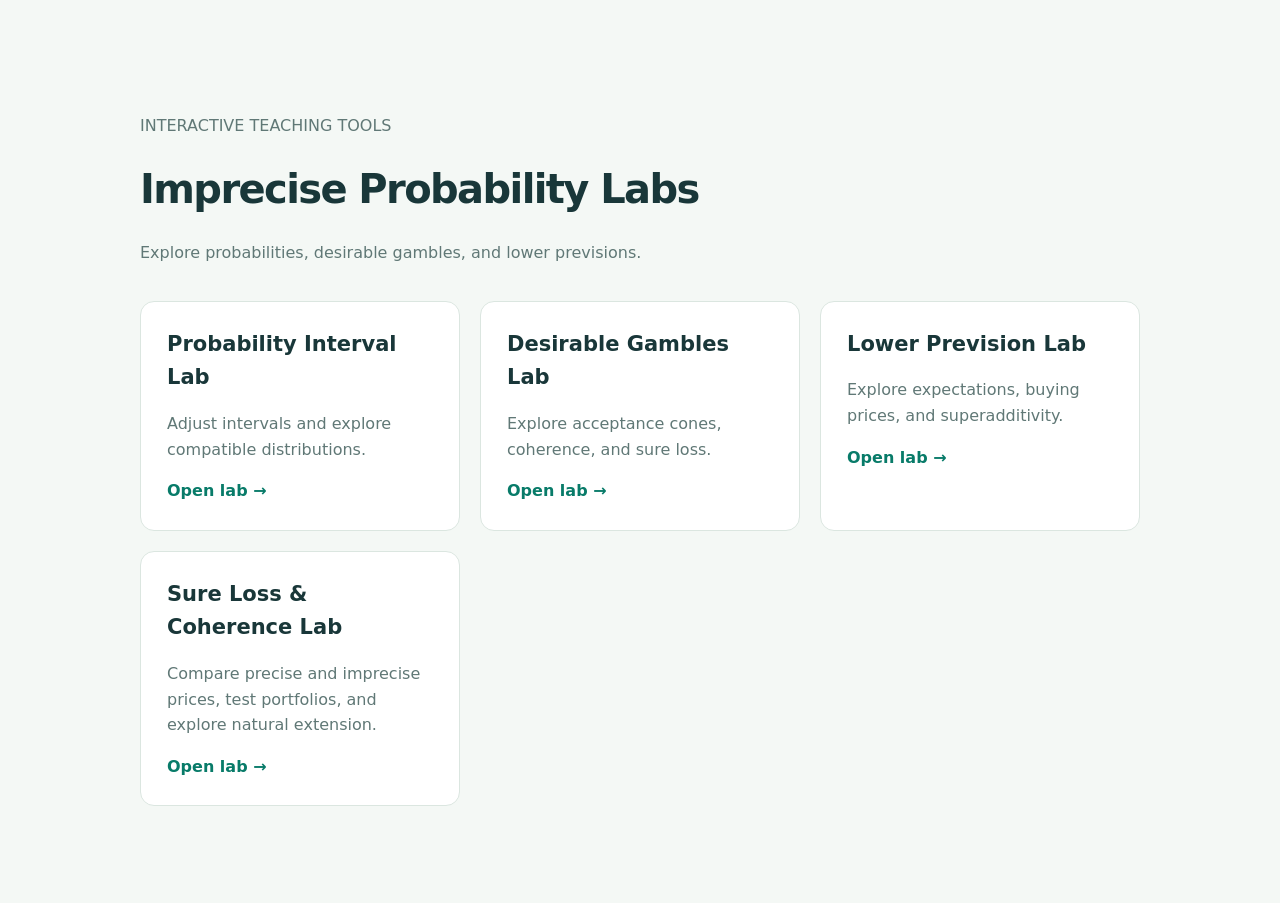
==== index.html @ b357cdc2 "Update index.html" ====
<!doctype html><html lang="en"><head><meta charset="utf-8"><meta name="viewport" content="width=device-width,initial-scale=1"><title>Imprecise Probability Labs</title><style>body{font:16px/1.6 system-ui,sans-serif;margin:0;background:#f4f8f5;color:#193739}main{max-width:1000px;margin:8vh auto;padding:25px}h1{font-size:40px;letter-spacing:-.04em;line-height:1.2}h2{font-size:21px;margin:0}p{color:#607876}.grid{display:grid;grid-template-columns:repeat(auto-fit,minmax(240px,1fr));gap:20px;margin-top:35px}a{display:block;background:white;border:1px solid #dbe6e0;border-radius:14px;padding:26px;text-decoration:none;color:inherit}a:hover{border-color:#087b69}span{color:#087b69;font-weight:600}</style></head><body><main><p>INTERACTIVE TEACHING TOOLS</p><h1>Imprecise Probability Labs</h1><p>Explore probabilities, desirable gambles, and lower previsions.</p><div class="grid"><a href="./probability-intervals/"><h2>Probability Interval Lab</h2><p>Adjust intervals and explore compatible distributions.</p><span>Open lab →</span></a><a href="./desirable-gambles/"><h2>Desirable Gambles Lab</h2><p>Explore acceptance cones, coherence, and sure loss.</p><span>Open lab →</span></a><a href="./lower-prevision/"><h2>Lower Prevision Lab</h2><p>Explore expectations, buying prices, and superadditivity.</p><span>Open lab →</span></a><a href="./sure-loss-coherence/"><h2>Sure Loss &amp; Coherence Lab</h2><p>Compare precise and imprecise prices, test portfolios, and explore natural extension.</p><span>Open lab →</span></a></div></main></body></html>
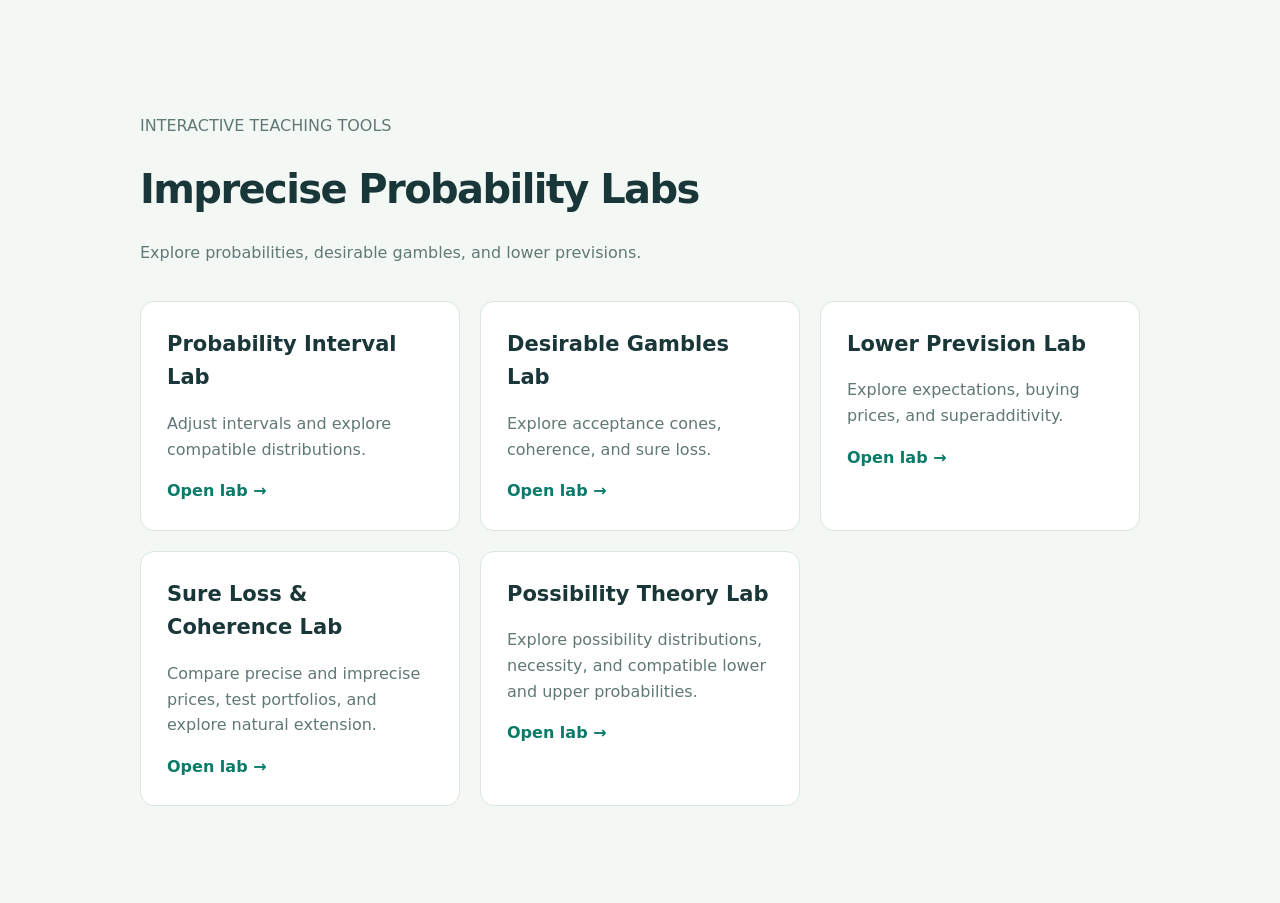
==== commit 5b85ee36: "Add Possibility Theory Lab to index.html Added a new lab section for Possibility Theory." ====
--- a/index.html
+++ b/index.html
@@ -1 +1 @@
-<!doctype html><html lang="en"><head><meta charset="utf-8"><meta name="viewport" content="width=device-width,initial-scale=1"><title>Imprecise Probability Labs</title><style>body{font:16px/1.6 system-ui,sans-serif;margin:0;background:#f4f8f5;color:#193739}main{max-width:1000px;margin:8vh auto;padding:25px}h1{font-size:40px;letter-spacing:-.04em;line-height:1.2}h2{font-size:21px;margin:0}p{color:#607876}.grid{display:grid;grid-template-columns:repeat(auto-fit,minmax(240px,1fr));gap:20px;margin-top:35px}a{display:block;background:white;border:1px solid #dbe6e0;border-radius:14px;padding:26px;text-decoration:none;color:inherit}a:hover{border-color:#087b69}span{color:#087b69;font-weight:600}</style></head><body><main><p>INTERACTIVE TEACHING TOOLS</p><h1>Imprecise Probability Labs</h1><p>Explore probabilities, desirable gambles, and lower previsions.</p><div class="grid"><a href="./probability-intervals/"><h2>Probability Interval Lab</h2><p>Adjust intervals and explore compatible distributions.</p><span>Open lab →</span></a><a href="./desirable-gambles/"><h2>Desirable Gambles Lab</h2><p>Explore acceptance cones, coherence, and sure loss.</p><span>Open lab →</span></a><a href="./lower-prevision/"><h2>Lower Prevision Lab</h2><p>Explore expectations, buying prices, and superadditivity.</p><span>Open lab →</span></a><a href="./sure-loss-coherence/"><h2>Sure Loss &amp; Coherence Lab</h2><p>Compare precise and imprecise prices, test portfolios, and explore natural extension.</p><span>Open lab →</span></a></div></main></body></html>
+<!doctype html><html lang="en"><head><meta charset="utf-8"><meta name="viewport" content="width=device-width,initial-scale=1"><title>Imprecise Probability Labs</title><style>body{font:16px/1.6 system-ui,sans-serif;margin:0;background:#f4f8f5;color:#193739}main{max-width:1000px;margin:8vh auto;padding:25px}h1{font-size:40px;letter-spacing:-.04em;line-height:1.2}h2{font-size:21px;margin:0}p{color:#607876}.grid{display:grid;grid-template-columns:repeat(auto-fit,minmax(240px,1fr));gap:20px;margin-top:35px}a{display:block;background:white;border:1px solid #dbe6e0;border-radius:14px;padding:26px;text-decoration:none;color:inherit}a:hover{border-color:#087b69}span{color:#087b69;font-weight:600}</style></head><body><main><p>INTERACTIVE TEACHING TOOLS</p><h1>Imprecise Probability Labs</h1><p>Explore probabilities, desirable gambles, and lower previsions.</p><div class="grid"><a href="./probability-intervals/"><h2>Probability Interval Lab</h2><p>Adjust intervals and explore compatible distributions.</p><span>Open lab →</span></a><a href="./desirable-gambles/"><h2>Desirable Gambles Lab</h2><p>Explore acceptance cones, coherence, and sure loss.</p><span>Open lab →</span></a><a href="./lower-prevision/"><h2>Lower Prevision Lab</h2><p>Explore expectations, buying prices, and superadditivity.</p><span>Open lab →</span></a><a href="./sure-loss-coherence/"><h2>Sure Loss &amp; Coherence Lab</h2><p>Compare precise and imprecise prices, test portfolios, and explore natural extension.</p><span>Open lab →</span></a><a href="./possibility-theory/"><h2>Possibility Theory Lab</h2><p>Explore possibility distributions, necessity, and compatible lower and upper probabilities.</p><span>Open lab →</span></a></div></main></body></html>
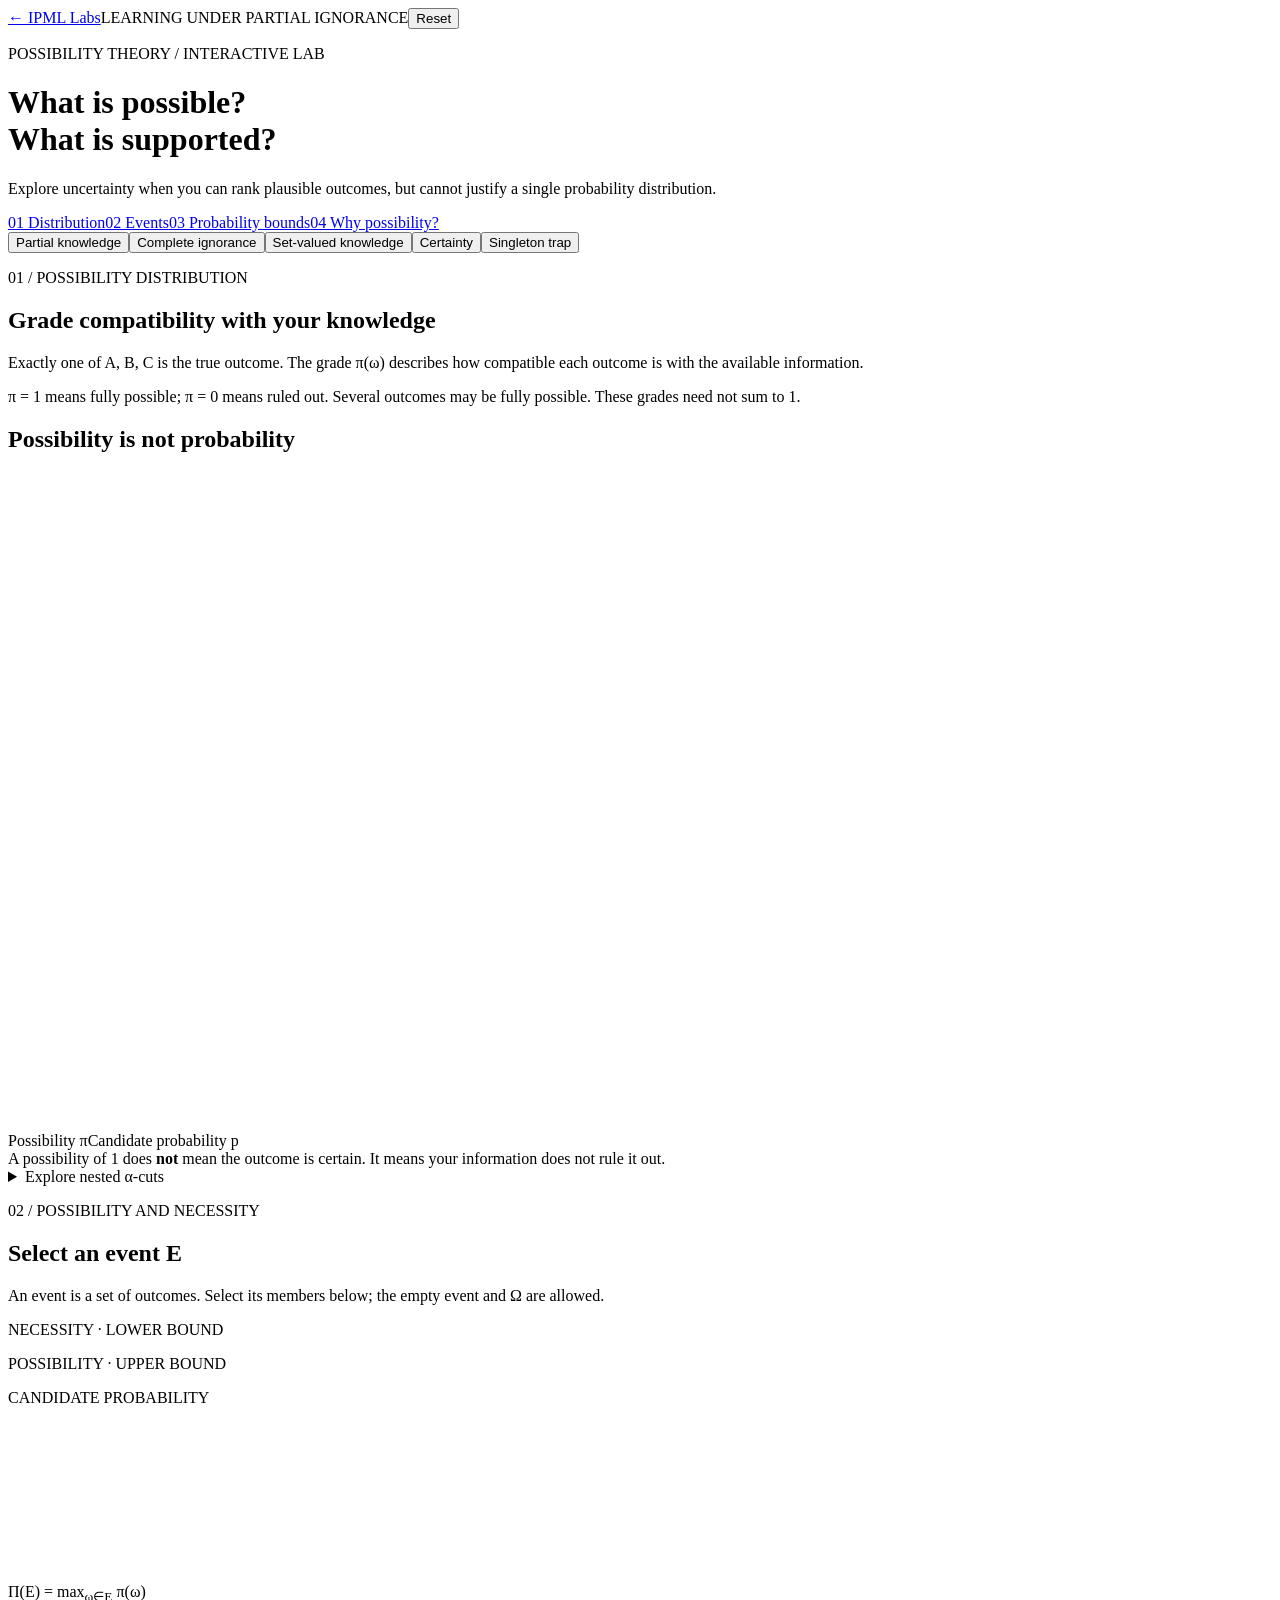
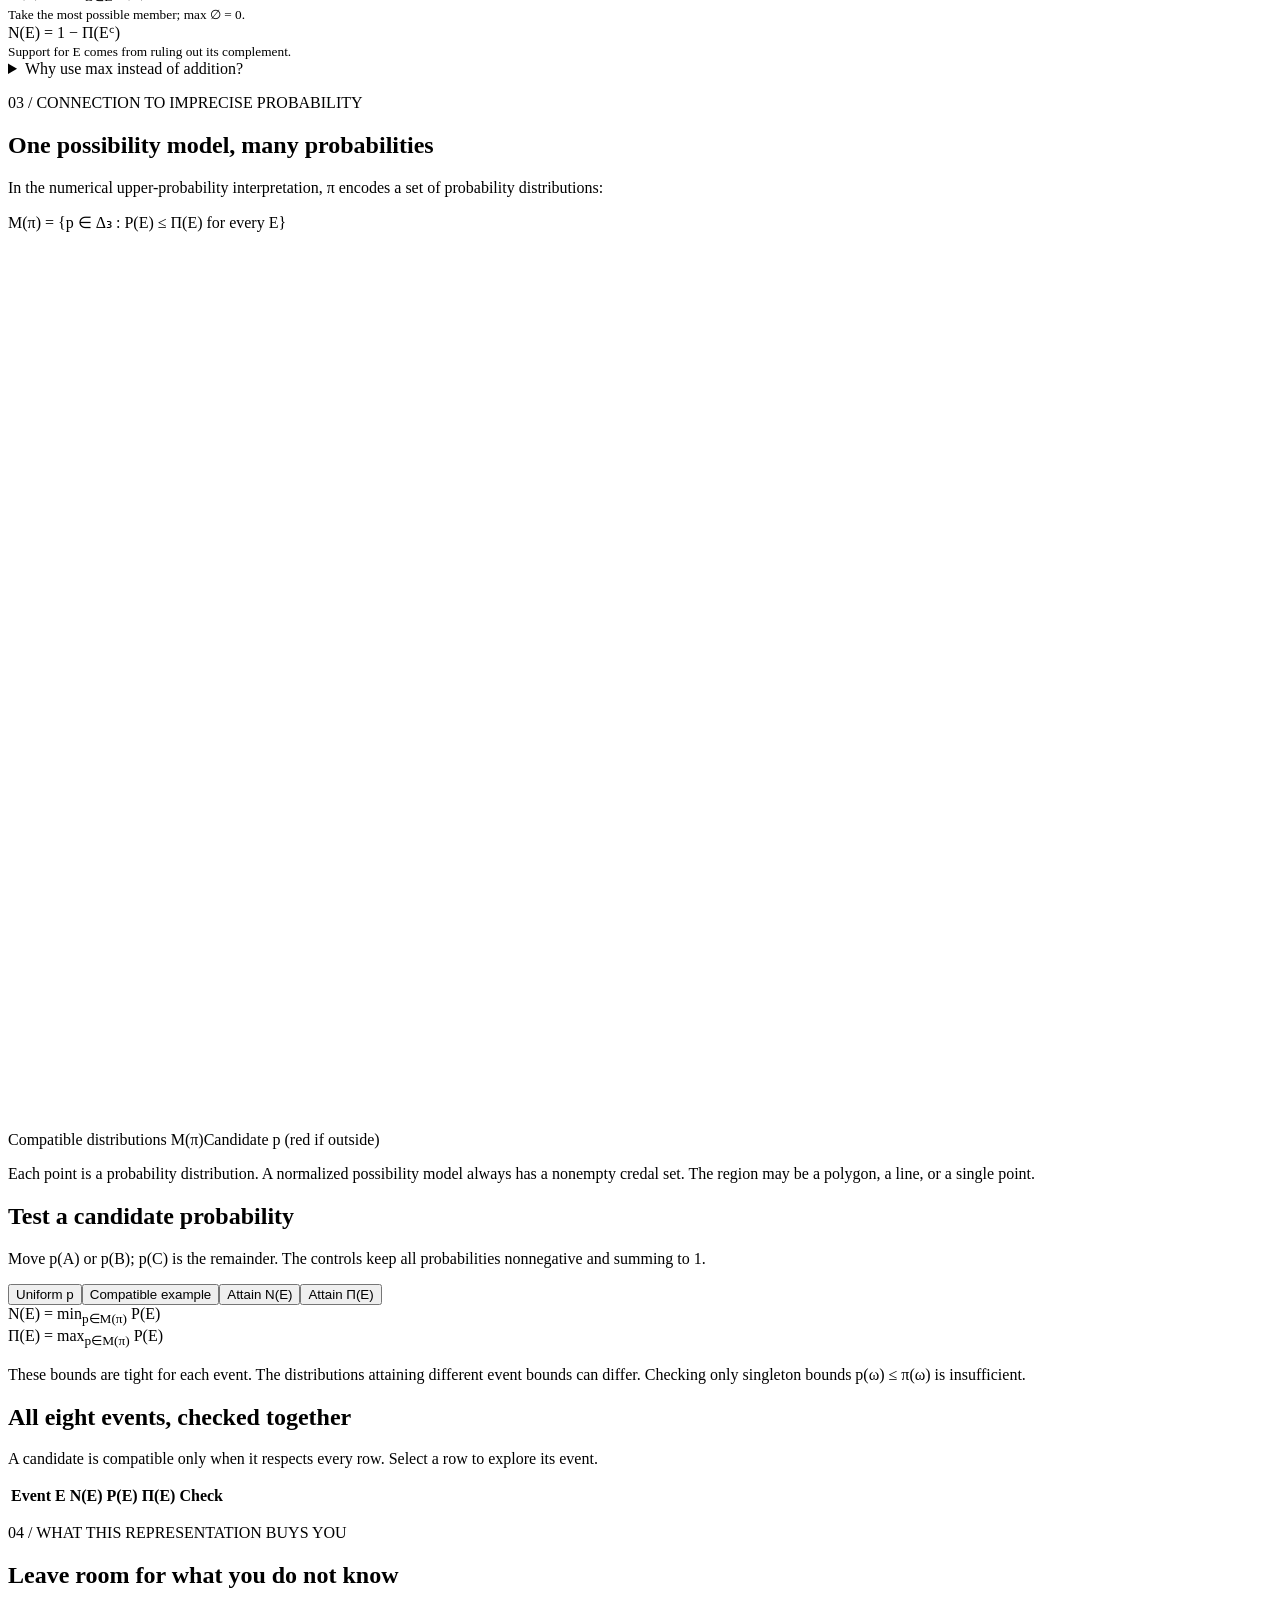
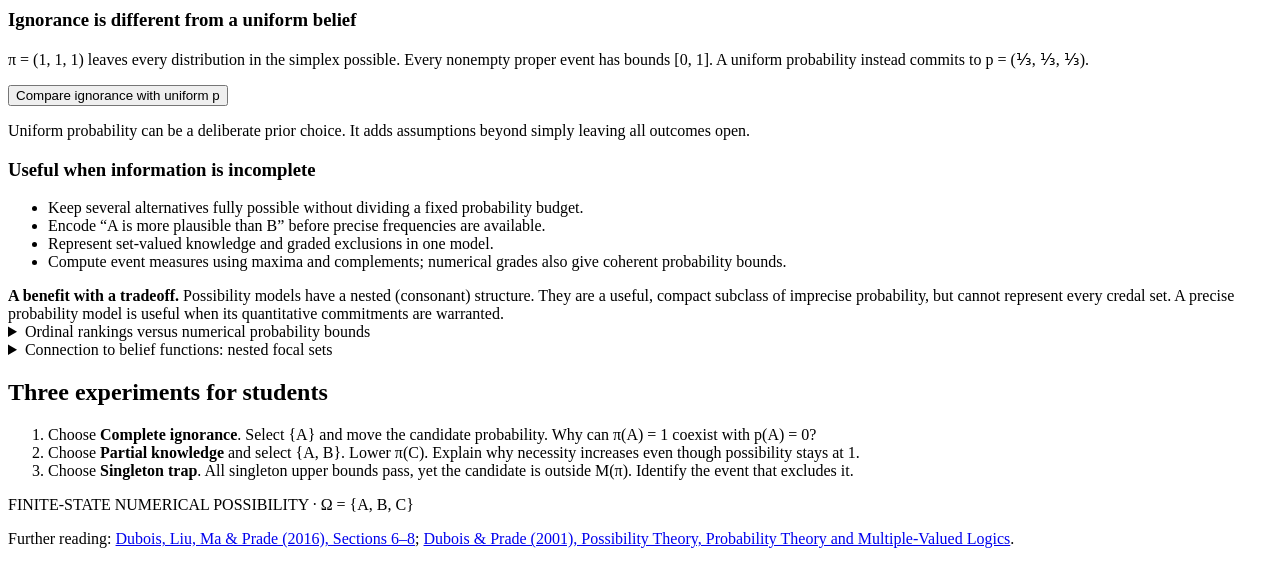
==== commit 6e5b30d2: "Add files via upload" ====
--- a/index.html
+++ b/index.html
@@ -1 +1,13 @@
-<!doctype html><html lang="en"><head><meta charset="utf-8"><meta name="viewport" content="width=device-width,initial-scale=1"><title>Imprecise Probability Labs</title><style>body{font:16px/1.6 system-ui,sans-serif;margin:0;background:#f4f8f5;color:#193739}main{max-width:1000px;margin:8vh auto;padding:25px}h1{font-size:40px;letter-spacing:-.04em;line-height:1.2}h2{font-size:21px;margin:0}p{color:#607876}.grid{display:grid;grid-template-columns:repeat(auto-fit,minmax(240px,1fr));gap:20px;margin-top:35px}a{display:block;background:white;border:1px solid #dbe6e0;border-radius:14px;padding:26px;text-decoration:none;color:inherit}a:hover{border-color:#087b69}span{color:#087b69;font-weight:600}</style></head><body><main><p>INTERACTIVE TEACHING TOOLS</p><h1>Imprecise Probability Labs</h1><p>Explore probabilities, desirable gambles, and lower previsions.</p><div class="grid"><a href="./probability-intervals/"><h2>Probability Interval Lab</h2><p>Adjust intervals and explore compatible distributions.</p><span>Open lab →</span></a><a href="./desirable-gambles/"><h2>Desirable Gambles Lab</h2><p>Explore acceptance cones, coherence, and sure loss.</p><span>Open lab →</span></a><a href="./lower-prevision/"><h2>Lower Prevision Lab</h2><p>Explore expectations, buying prices, and superadditivity.</p><span>Open lab →</span></a><a href="./sure-loss-coherence/"><h2>Sure Loss &amp; Coherence Lab</h2><p>Compare precise and imprecise prices, test portfolios, and explore natural extension.</p><span>Open lab →</span></a><a href="./possibility-theory/"><h2>Possibility Theory Lab</h2><p>Explore possibility distributions, necessity, and compatible lower and upper probabilities.</p><span>Open lab →</span></a></div></main></body></html>
+<!doctype html><html lang="en"><head><meta charset="utf-8"><meta name="viewport" content="width=device-width,initial-scale=1"><meta name="description" content="An interactive introduction to possibility distributions, possibility and necessity measures, and their interpretation as coherent probability bounds."><title>Possibility Theory Lab · IPML</title><link rel="stylesheet" href="style.css"></head><body>
+<header><a href="../">← IPML Labs</a><span>LEARNING UNDER PARTIAL IGNORANCE</span><button id="reset">Reset</button></header><main>
+<div class="intro"><p class="eyebrow">POSSIBILITY THEORY / INTERACTIVE LAB</p><h1>What is possible?<br>What is supported?</h1><p class="lead">Explore uncertainty when you can rank plausible outcomes, but cannot justify a single probability distribution.</p></div>
+<nav aria-label="Lab sections"><a href="#distribution">01 Distribution</a><a href="#events">02 Events</a><a href="#credal">03 Probability bounds</a><a href="#compare">04 Why possibility?</a></nav>
+<div class="presets" aria-label="Examples"><button data-preset="partial" class="active">Partial knowledge</button><button data-preset="ignorance">Complete ignorance</button><button data-preset="set">Set-valued knowledge</button><button data-preset="certain">Certainty</button><button data-preset="trap">Singleton trap</button></div><p id="scenario" class="scenario" aria-live="polite"></p>
+<section id="distribution" class="grid"><article class="card"><p class="eyebrow">01 / POSSIBILITY DISTRIBUTION</p><h2>Grade compatibility with your knowledge</h2><p>Exactly one of A, B, C is the true outcome. The grade π(ω) describes how compatible each outcome is with the available information.</p><div id="controls"></div><div class="formula" id="normalization"></div><p class="small">π = 1 means fully possible; π = 0 means ruled out. Several outcomes may be fully possible. These grades need not sum to 1.</p></article><article class="card"><h2>Possibility is not probability</h2><svg id="distribution-chart" viewBox="0 0 540 280" role="img" aria-label="Possibility grades and candidate probabilities"></svg><div class="legend"><span><i class="green"></i>Possibility π</span><span><i class="purple"></i>Candidate probability p</span></div><div class="callout">A possibility of 1 does <b>not</b> mean the outcome is certain. It means your information does not rule it out.</div><details><summary>Explore nested α-cuts</summary><label for="alpha">Threshold α <output id="alpha-value"></output></label><input id="alpha" type="range" min="0" max="1" step=".01" value=".5"><div id="cut" class="formula"></div><p class="small">The sets Cα = {ω : π(ω) ≥ α} shrink as α increases. C₀ = Ω with this ≥ convention, even when some grades are zero. These are compatibility levels, not automatically probability confidence levels.</p><div id="nested"></div></details></article></section>
+<section id="events" class="card"><p class="eyebrow">02 / POSSIBILITY AND NECESSITY</p><div class="section-title"><h2>Select an event E</h2><div id="event-pills" class="pills"></div></div><p>An event is a set of outcomes. Select its members below; the empty event and Ω are allowed.</p><div class="event-checks" id="event-checks"></div><div class="metrics"><div><span>NECESSITY · LOWER BOUND</span><strong id="necessity-value"></strong><p id="necessity-formula"></p></div><div><span>POSSIBILITY · UPPER BOUND</span><strong id="possibility-value"></strong><p id="possibility-formula"></p></div><div><span>CANDIDATE PROBABILITY</span><strong id="probability-value"></strong><p id="candidate-event"></p></div></div><svg id="interval" viewBox="0 0 900 100" role="img" aria-label="Necessity to possibility probability interval"></svg><p id="interpretation" aria-live="polite"></p><div class="two"><div class="formula">Π(E) = max<sub>ω∈E</sub> π(ω)<br><small>Take the most possible member; max ∅ = 0.</small></div><div class="formula">N(E) = 1 − Π(Eᶜ)<br><small>Support for E comes from ruling out its complement.</small></div></div><details><summary>Why use max instead of addition?</summary><label for="second-event">Compare E with another event F</label><select id="second-event"></select><div id="operations"></div><p class="small">Possibility is maxitive: Π(E ∪ F) = max(Π(E), Π(F)). Necessity is minitive: N(E ∩ F) = min(N(E), N(F)). Probability adds across disjoint events. In general Π(E ∩ F) ≤ min(Π(E), Π(F)); equality is not an axiom.</p></details></section>
+<section id="credal" class="grid"><article class="card"><p class="eyebrow">03 / CONNECTION TO IMPRECISE PROBABILITY</p><h2>One possibility model, many probabilities</h2><p>In the numerical upper-probability interpretation, π encodes a set of probability distributions:</p><div class="formula">M(π) = {p ∈ Δ₃ : P(E) ≤ Π(E) for every E}</div><svg id="simplex" viewBox="0 0 480 340" role="img" aria-label="Credal set and candidate probability in a simplex"></svg><div class="legend"><span><i class="green"></i>Compatible distributions M(π)</span><span><i class="purple"></i>Candidate p (red if outside)</span></div><p class="small">Each point is a probability distribution. A normalized possibility model always has a nonempty credal set. The region may be a polygon, a line, or a single point.</p></article><article class="card"><h2>Test a candidate probability</h2><p class="small">Move p(A) or p(B); p(C) is the remainder. The controls keep all probabilities nonnegative and summing to 1.</p><div id="probability-controls"></div><div class="presets"><button id="uniform">Uniform p</button><button id="compatible">Compatible example</button><button id="lower">Attain N(E)</button><button id="upper">Attain Π(E)</button></div><div id="compatibility" class="callout" aria-live="polite"></div><div class="formula">N(E) = min<sub>p∈M(π)</sub> P(E)<br>Π(E) = max<sub>p∈M(π)</sub> P(E)</div><div id="attainment" aria-live="polite"></div><p class="small">These bounds are tight for each event. The distributions attaining different event bounds can differ. Checking only singleton bounds p(ω) ≤ π(ω) is insufficient.</p></article></section>
+<section class="card"><h2>All eight events, checked together</h2><p class="small">A candidate is compatible only when it respects every row. Select a row to explore its event.</p><div class="table-wrap"><table><thead><tr><th>Event E</th><th>N(E)</th><th>P(E)</th><th>Π(E)</th><th>Check</th></tr></thead><tbody id="event-table"></tbody></table></div></section>
+<section id="compare" class="card"><p class="eyebrow">04 / WHAT THIS REPRESENTATION BUYS YOU</p><h2>Leave room for what you do not know</h2><div class="two"><article><h3>Ignorance is different from a uniform belief</h3><p>π = (1, 1, 1) leaves every distribution in the simplex possible. Every nonempty proper event has bounds [0, 1]. A uniform probability instead commits to p = (⅓, ⅓, ⅓).</p><button id="compare-ignorance">Compare ignorance with uniform p</button><p class="small">Uniform probability can be a deliberate prior choice. It adds assumptions beyond simply leaving all outcomes open.</p></article><article><h3>Useful when information is incomplete</h3><ul><li>Keep several alternatives fully possible without dividing a fixed probability budget.</li><li>Encode “A is more plausible than B” before precise frequencies are available.</li><li>Represent set-valued knowledge and graded exclusions in one model.</li><li>Compute event measures using maxima and complements; numerical grades also give coherent probability bounds.</li></ul></article></div><div class="callout"><b>A benefit with a tradeoff.</b> Possibility models have a nested (consonant) structure. They are a useful, compact subclass of imprecise probability, but cannot represent every credal set. A precise probability model is useful when its quantitative commitments are warranted.</div><details><summary>Ordinal rankings versus numerical probability bounds</summary><p>Qualitative possibility can use an ordered scale to express relative plausibility. Any strictly increasing rescaling preserves the ranking and max operation, but changes numerical probability bounds. This lab uses numerical grades in [0, 1] and N(E) = 1 − Π(E) throughout. The probabilistic interpretation is an additional numerical interpretation, not a frequency meaning inherent in every possibility ranking.</p></details><details><summary>Connection to belief functions: nested focal sets</summary><p>Sort the distinct positive grades λ₁ &gt; ⋯ &gt; λₖ &gt; λₖ₊₁ = 0. The nested sets Fⱼ = {ω : π(ω) ≥ λⱼ} receive masses m(Fⱼ) = λⱼ − λⱼ₊₁. Their belief and plausibility functions are N and Π.</p><div id="focal"></div><p class="small">This is why the induced credal model is called consonant. Explore ties and zero grades using the presets.</p></details></section>
+<section class="card"><h2>Three experiments for students</h2><ol><li>Choose <b>Complete ignorance</b>. Select {A} and move the candidate probability. Why can π(A) = 1 coexist with p(A) = 0?</li><li>Choose <b>Partial knowledge</b> and select {A, B}. Lower π(C). Explain why necessity increases even though possibility stays at 1.</li><li>Choose <b>Singleton trap</b>. All singleton upper bounds pass, yet the candidate is outside M(π). Identify the event that excludes it.</li></ol></section>
+<footer>FINITE-STATE NUMERICAL POSSIBILITY · Ω = {A, B, C}<p>Further reading: <a href="https://doi.org/10.1016/j.inffus.2016.02.006" target="_blank" rel="noopener">Dubois, Liu, Ma &amp; Prade (2016), Sections 6–8</a>; <a href="https://doi.org/10.1023/A:1016740830286" target="_blank" rel="noopener">Dubois &amp; Prade (2001), Possibility Theory, Probability Theory and Multiple-Valued Logics</a>.</p></footer>
+</main><script src="model.js"></script><script src="app.js"></script></body></html>
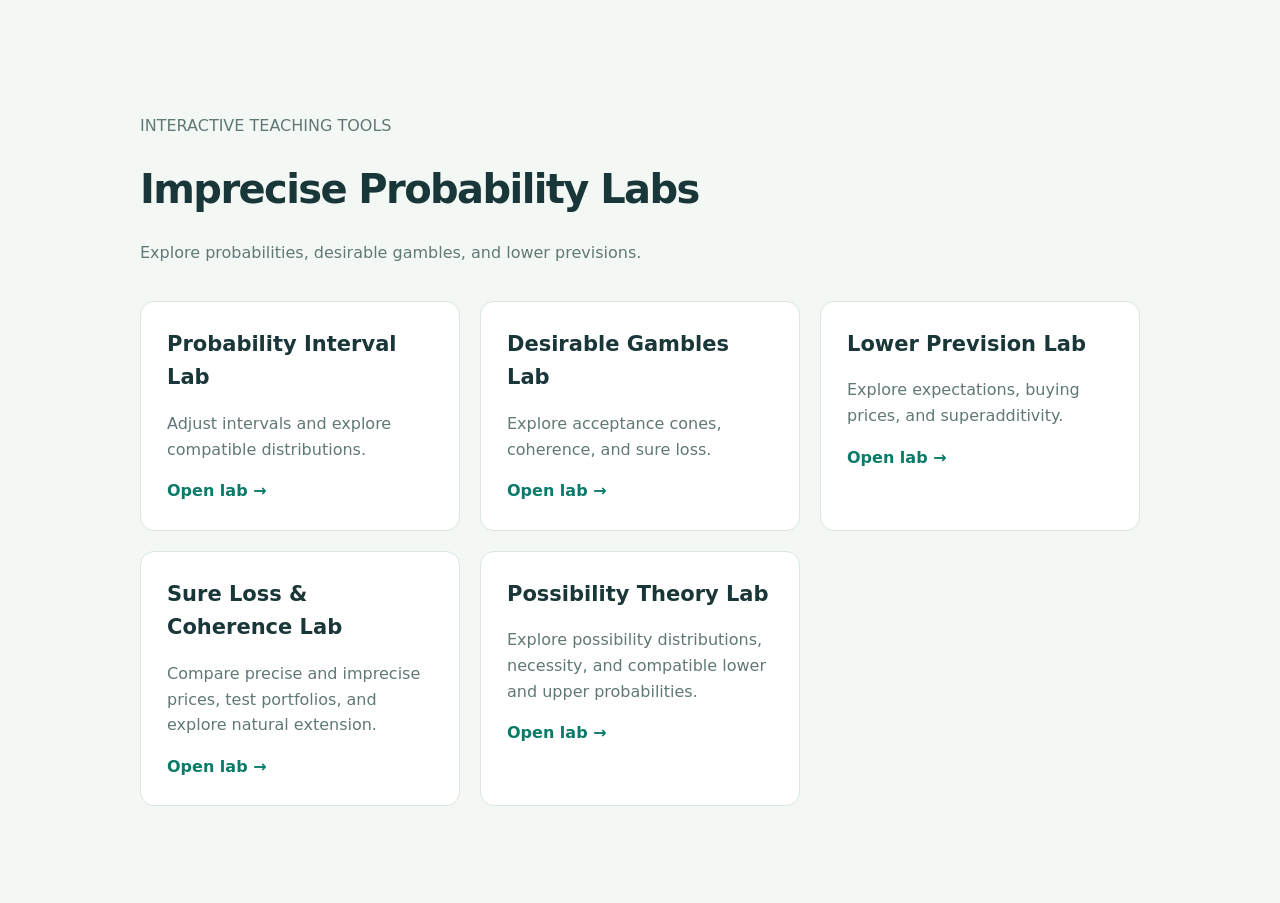
==== commit 213a9da1: "Add files via upload" ====
--- a/index.html
+++ b/index.html
@@ -1,13 +1 @@
-<!doctype html><html lang="en"><head><meta charset="utf-8"><meta name="viewport" content="width=device-width,initial-scale=1"><meta name="description" content="An interactive introduction to possibility distributions, possibility and necessity measures, and their interpretation as coherent probability bounds."><title>Possibility Theory Lab · IPML</title><link rel="stylesheet" href="style.css"></head><body>
-<header><a href="../">← IPML Labs</a><span>LEARNING UNDER PARTIAL IGNORANCE</span><button id="reset">Reset</button></header><main>
-<div class="intro"><p class="eyebrow">POSSIBILITY THEORY / INTERACTIVE LAB</p><h1>What is possible?<br>What is supported?</h1><p class="lead">Explore uncertainty when you can rank plausible outcomes, but cannot justify a single probability distribution.</p></div>
-<nav aria-label="Lab sections"><a href="#distribution">01 Distribution</a><a href="#events">02 Events</a><a href="#credal">03 Probability bounds</a><a href="#compare">04 Why possibility?</a></nav>
-<div class="presets" aria-label="Examples"><button data-preset="partial" class="active">Partial knowledge</button><button data-preset="ignorance">Complete ignorance</button><button data-preset="set">Set-valued knowledge</button><button data-preset="certain">Certainty</button><button data-preset="trap">Singleton trap</button></div><p id="scenario" class="scenario" aria-live="polite"></p>
-<section id="distribution" class="grid"><article class="card"><p class="eyebrow">01 / POSSIBILITY DISTRIBUTION</p><h2>Grade compatibility with your knowledge</h2><p>Exactly one of A, B, C is the true outcome. The grade π(ω) describes how compatible each outcome is with the available information.</p><div id="controls"></div><div class="formula" id="normalization"></div><p class="small">π = 1 means fully possible; π = 0 means ruled out. Several outcomes may be fully possible. These grades need not sum to 1.</p></article><article class="card"><h2>Possibility is not probability</h2><svg id="distribution-chart" viewBox="0 0 540 280" role="img" aria-label="Possibility grades and candidate probabilities"></svg><div class="legend"><span><i class="green"></i>Possibility π</span><span><i class="purple"></i>Candidate probability p</span></div><div class="callout">A possibility of 1 does <b>not</b> mean the outcome is certain. It means your information does not rule it out.</div><details><summary>Explore nested α-cuts</summary><label for="alpha">Threshold α <output id="alpha-value"></output></label><input id="alpha" type="range" min="0" max="1" step=".01" value=".5"><div id="cut" class="formula"></div><p class="small">The sets Cα = {ω : π(ω) ≥ α} shrink as α increases. C₀ = Ω with this ≥ convention, even when some grades are zero. These are compatibility levels, not automatically probability confidence levels.</p><div id="nested"></div></details></article></section>
-<section id="events" class="card"><p class="eyebrow">02 / POSSIBILITY AND NECESSITY</p><div class="section-title"><h2>Select an event E</h2><div id="event-pills" class="pills"></div></div><p>An event is a set of outcomes. Select its members below; the empty event and Ω are allowed.</p><div class="event-checks" id="event-checks"></div><div class="metrics"><div><span>NECESSITY · LOWER BOUND</span><strong id="necessity-value"></strong><p id="necessity-formula"></p></div><div><span>POSSIBILITY · UPPER BOUND</span><strong id="possibility-value"></strong><p id="possibility-formula"></p></div><div><span>CANDIDATE PROBABILITY</span><strong id="probability-value"></strong><p id="candidate-event"></p></div></div><svg id="interval" viewBox="0 0 900 100" role="img" aria-label="Necessity to possibility probability interval"></svg><p id="interpretation" aria-live="polite"></p><div class="two"><div class="formula">Π(E) = max<sub>ω∈E</sub> π(ω)<br><small>Take the most possible member; max ∅ = 0.</small></div><div class="formula">N(E) = 1 − Π(Eᶜ)<br><small>Support for E comes from ruling out its complement.</small></div></div><details><summary>Why use max instead of addition?</summary><label for="second-event">Compare E with another event F</label><select id="second-event"></select><div id="operations"></div><p class="small">Possibility is maxitive: Π(E ∪ F) = max(Π(E), Π(F)). Necessity is minitive: N(E ∩ F) = min(N(E), N(F)). Probability adds across disjoint events. In general Π(E ∩ F) ≤ min(Π(E), Π(F)); equality is not an axiom.</p></details></section>
-<section id="credal" class="grid"><article class="card"><p class="eyebrow">03 / CONNECTION TO IMPRECISE PROBABILITY</p><h2>One possibility model, many probabilities</h2><p>In the numerical upper-probability interpretation, π encodes a set of probability distributions:</p><div class="formula">M(π) = {p ∈ Δ₃ : P(E) ≤ Π(E) for every E}</div><svg id="simplex" viewBox="0 0 480 340" role="img" aria-label="Credal set and candidate probability in a simplex"></svg><div class="legend"><span><i class="green"></i>Compatible distributions M(π)</span><span><i class="purple"></i>Candidate p (red if outside)</span></div><p class="small">Each point is a probability distribution. A normalized possibility model always has a nonempty credal set. The region may be a polygon, a line, or a single point.</p></article><article class="card"><h2>Test a candidate probability</h2><p class="small">Move p(A) or p(B); p(C) is the remainder. The controls keep all probabilities nonnegative and summing to 1.</p><div id="probability-controls"></div><div class="presets"><button id="uniform">Uniform p</button><button id="compatible">Compatible example</button><button id="lower">Attain N(E)</button><button id="upper">Attain Π(E)</button></div><div id="compatibility" class="callout" aria-live="polite"></div><div class="formula">N(E) = min<sub>p∈M(π)</sub> P(E)<br>Π(E) = max<sub>p∈M(π)</sub> P(E)</div><div id="attainment" aria-live="polite"></div><p class="small">These bounds are tight for each event. The distributions attaining different event bounds can differ. Checking only singleton bounds p(ω) ≤ π(ω) is insufficient.</p></article></section>
-<section class="card"><h2>All eight events, checked together</h2><p class="small">A candidate is compatible only when it respects every row. Select a row to explore its event.</p><div class="table-wrap"><table><thead><tr><th>Event E</th><th>N(E)</th><th>P(E)</th><th>Π(E)</th><th>Check</th></tr></thead><tbody id="event-table"></tbody></table></div></section>
-<section id="compare" class="card"><p class="eyebrow">04 / WHAT THIS REPRESENTATION BUYS YOU</p><h2>Leave room for what you do not know</h2><div class="two"><article><h3>Ignorance is different from a uniform belief</h3><p>π = (1, 1, 1) leaves every distribution in the simplex possible. Every nonempty proper event has bounds [0, 1]. A uniform probability instead commits to p = (⅓, ⅓, ⅓).</p><button id="compare-ignorance">Compare ignorance with uniform p</button><p class="small">Uniform probability can be a deliberate prior choice. It adds assumptions beyond simply leaving all outcomes open.</p></article><article><h3>Useful when information is incomplete</h3><ul><li>Keep several alternatives fully possible without dividing a fixed probability budget.</li><li>Encode “A is more plausible than B” before precise frequencies are available.</li><li>Represent set-valued knowledge and graded exclusions in one model.</li><li>Compute event measures using maxima and complements; numerical grades also give coherent probability bounds.</li></ul></article></div><div class="callout"><b>A benefit with a tradeoff.</b> Possibility models have a nested (consonant) structure. They are a useful, compact subclass of imprecise probability, but cannot represent every credal set. A precise probability model is useful when its quantitative commitments are warranted.</div><details><summary>Ordinal rankings versus numerical probability bounds</summary><p>Qualitative possibility can use an ordered scale to express relative plausibility. Any strictly increasing rescaling preserves the ranking and max operation, but changes numerical probability bounds. This lab uses numerical grades in [0, 1] and N(E) = 1 − Π(E) throughout. The probabilistic interpretation is an additional numerical interpretation, not a frequency meaning inherent in every possibility ranking.</p></details><details><summary>Connection to belief functions: nested focal sets</summary><p>Sort the distinct positive grades λ₁ &gt; ⋯ &gt; λₖ &gt; λₖ₊₁ = 0. The nested sets Fⱼ = {ω : π(ω) ≥ λⱼ} receive masses m(Fⱼ) = λⱼ − λⱼ₊₁. Their belief and plausibility functions are N and Π.</p><div id="focal"></div><p class="small">This is why the induced credal model is called consonant. Explore ties and zero grades using the presets.</p></details></section>
-<section class="card"><h2>Three experiments for students</h2><ol><li>Choose <b>Complete ignorance</b>. Select {A} and move the candidate probability. Why can π(A) = 1 coexist with p(A) = 0?</li><li>Choose <b>Partial knowledge</b> and select {A, B}. Lower π(C). Explain why necessity increases even though possibility stays at 1.</li><li>Choose <b>Singleton trap</b>. All singleton upper bounds pass, yet the candidate is outside M(π). Identify the event that excludes it.</li></ol></section>
-<footer>FINITE-STATE NUMERICAL POSSIBILITY · Ω = {A, B, C}<p>Further reading: <a href="https://doi.org/10.1016/j.inffus.2016.02.006" target="_blank" rel="noopener">Dubois, Liu, Ma &amp; Prade (2016), Sections 6–8</a>; <a href="https://doi.org/10.1023/A:1016740830286" target="_blank" rel="noopener">Dubois &amp; Prade (2001), Possibility Theory, Probability Theory and Multiple-Valued Logics</a>.</p></footer>
-</main><script src="model.js"></script><script src="app.js"></script></body></html>
+<!doctype html><html lang="en"><head><meta charset="utf-8"><meta name="viewport" content="width=device-width,initial-scale=1"><title>Imprecise Probability Labs</title><style>body{font:16px/1.6 system-ui,sans-serif;margin:0;background:#f4f8f5;color:#193739}main{max-width:1000px;margin:8vh auto;padding:25px}h1{font-size:40px;letter-spacing:-.04em;line-height:1.2}h2{font-size:21px;margin:0}p{color:#607876}.grid{display:grid;grid-template-columns:repeat(auto-fit,minmax(240px,1fr));gap:20px;margin-top:35px}a{display:block;background:white;border:1px solid #dbe6e0;border-radius:14px;padding:26px;text-decoration:none;color:inherit}a:hover{border-color:#087b69}span{color:#087b69;font-weight:600}</style></head><body><main><p>INTERACTIVE TEACHING TOOLS</p><h1>Imprecise Probability Labs</h1><p>Explore probabilities, desirable gambles, and lower previsions.</p><div class="grid"><a href="./probability-intervals/"><h2>Probability Interval Lab</h2><p>Adjust intervals and explore compatible distributions.</p><span>Open lab →</span></a><a href="./desirable-gambles/"><h2>Desirable Gambles Lab</h2><p>Explore acceptance cones, coherence, and sure loss.</p><span>Open lab →</span></a><a href="./lower-prevision/"><h2>Lower Prevision Lab</h2><p>Explore expectations, buying prices, and superadditivity.</p><span>Open lab →</span></a><a href="./sure-loss-coherence/"><h2>Sure Loss &amp; Coherence Lab</h2><p>Compare precise and imprecise prices, test portfolios, and explore natural extension.</p><span>Open lab →</span></a><a href="./possibility-theory/"><h2>Possibility Theory Lab</h2><p>Explore possibility distributions, necessity, and compatible lower and upper probabilities.</p><span>Open lab →</span></a></div></main></body></html>
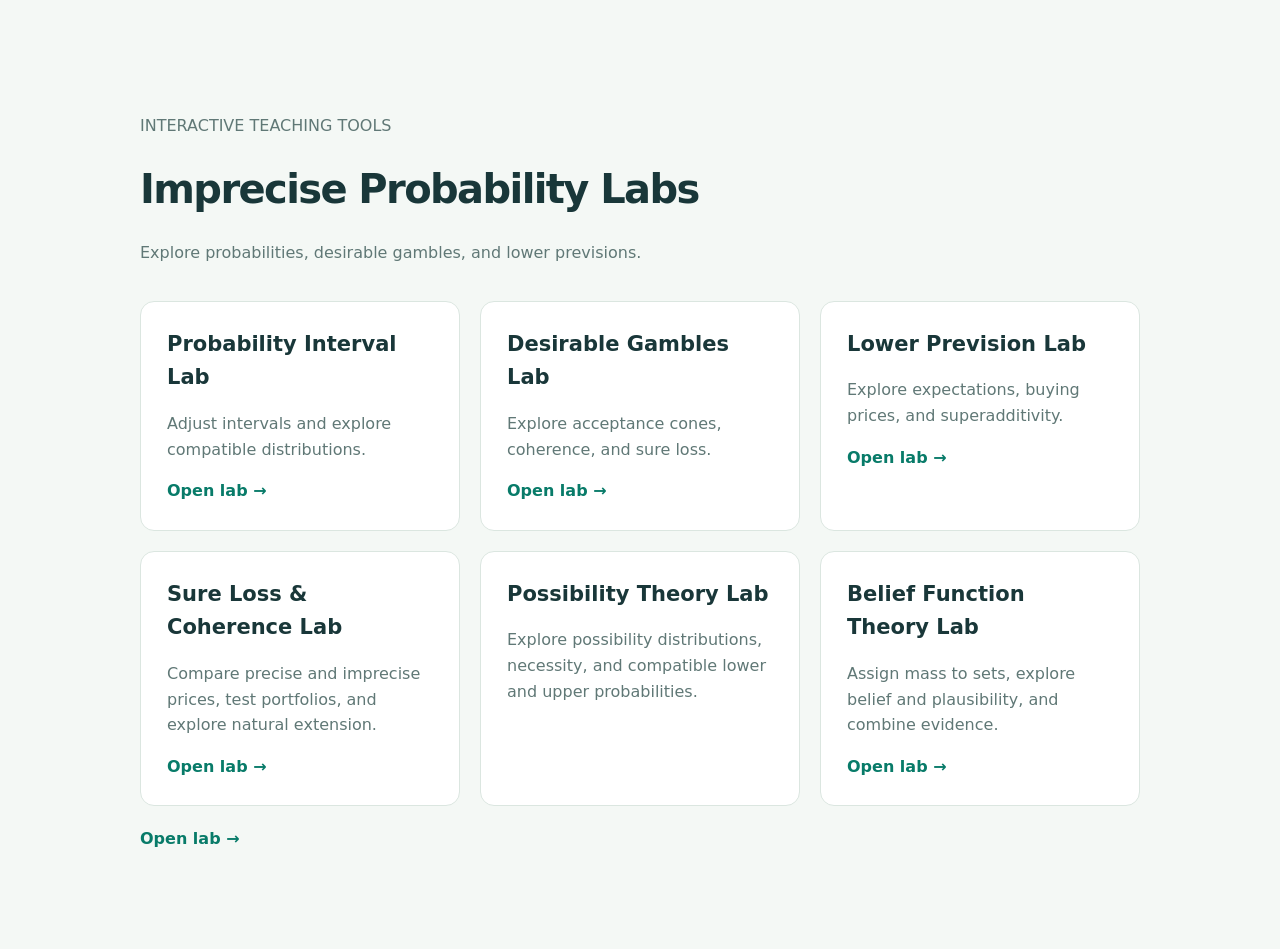
==== commit ac9b48f0: "Update index.html" ====
--- a/index.html
+++ b/index.html
@@ -1 +1,5 @@
-<!doctype html><html lang="en"><head><meta charset="utf-8"><meta name="viewport" content="width=device-width,initial-scale=1"><title>Imprecise Probability Labs</title><style>body{font:16px/1.6 system-ui,sans-serif;margin:0;background:#f4f8f5;color:#193739}main{max-width:1000px;margin:8vh auto;padding:25px}h1{font-size:40px;letter-spacing:-.04em;line-height:1.2}h2{font-size:21px;margin:0}p{color:#607876}.grid{display:grid;grid-template-columns:repeat(auto-fit,minmax(240px,1fr));gap:20px;margin-top:35px}a{display:block;background:white;border:1px solid #dbe6e0;border-radius:14px;padding:26px;text-decoration:none;color:inherit}a:hover{border-color:#087b69}span{color:#087b69;font-weight:600}</style></head><body><main><p>INTERACTIVE TEACHING TOOLS</p><h1>Imprecise Probability Labs</h1><p>Explore probabilities, desirable gambles, and lower previsions.</p><div class="grid"><a href="./probability-intervals/"><h2>Probability Interval Lab</h2><p>Adjust intervals and explore compatible distributions.</p><span>Open lab →</span></a><a href="./desirable-gambles/"><h2>Desirable Gambles Lab</h2><p>Explore acceptance cones, coherence, and sure loss.</p><span>Open lab →</span></a><a href="./lower-prevision/"><h2>Lower Prevision Lab</h2><p>Explore expectations, buying prices, and superadditivity.</p><span>Open lab →</span></a><a href="./sure-loss-coherence/"><h2>Sure Loss &amp; Coherence Lab</h2><p>Compare precise and imprecise prices, test portfolios, and explore natural extension.</p><span>Open lab →</span></a><a href="./possibility-theory/"><h2>Possibility Theory Lab</h2><p>Explore possibility distributions, necessity, and compatible lower and upper probabilities.</p><span>Open lab →</span></a></div></main></body></html>
+<!doctype html><html lang="en"><head><meta charset="utf-8"><meta name="viewport" content="width=device-width,initial-scale=1"><title>Imprecise Probability Labs</title><style>body{font:16px/1.6 system-ui,sans-serif;margin:0;background:#f4f8f5;color:#193739}main{max-width:1000px;margin:8vh auto;padding:25px}h1{font-size:40px;letter-spacing:-.04em;line-height:1.2}h2{font-size:21px;margin:0}p{color:#607876}.grid{display:grid;grid-template-columns:repeat(auto-fit,minmax(240px,1fr));gap:20px;margin-top:35px}a{display:block;background:white;border:1px solid #dbe6e0;border-radius:14px;padding:26px;text-decoration:none;color:inherit}a:hover{border-color:#087b69}span{color:#087b69;font-weight:600}</style></head><body><main><p>INTERACTIVE TEACHING TOOLS</p><h1>Imprecise Probability Labs</h1><p>Explore probabilities, desirable gambles, and lower previsions.</p><div class="grid"><a href="./probability-intervals/"><h2>Probability Interval Lab</h2><p>Adjust intervals and explore compatible distributions.</p><span>Open lab →</span></a><a href="./desirable-gambles/"><h2>Desirable Gambles Lab</h2><p>Explore acceptance cones, coherence, and sure loss.</p><span>Open lab →</span></a><a href="./lower-prevision/"><h2>Lower Prevision Lab</h2><p>Explore expectations, buying prices, and superadditivity.</p><span>Open lab →</span></a><a href="./sure-loss-coherence/"><h2>Sure Loss &amp; Coherence Lab</h2><p>Compare precise and imprecise prices, test portfolios, and explore natural extension.</p><span>Open lab →</span></a><a href="./possibility-theory/"><h2>Possibility Theory Lab</h2><p>Explore possibility distributions, necessity, and compatible lower and upper probabilities.</p><a href="./belief-function-theory/">
+  <h2>Belief Function Theory Lab</h2>
+  <p>Assign mass to sets, explore belief and plausibility, and combine evidence.</p>
+  <span>Open lab →</span>
+</a><span>Open lab →</span></a></div></main></body></html>
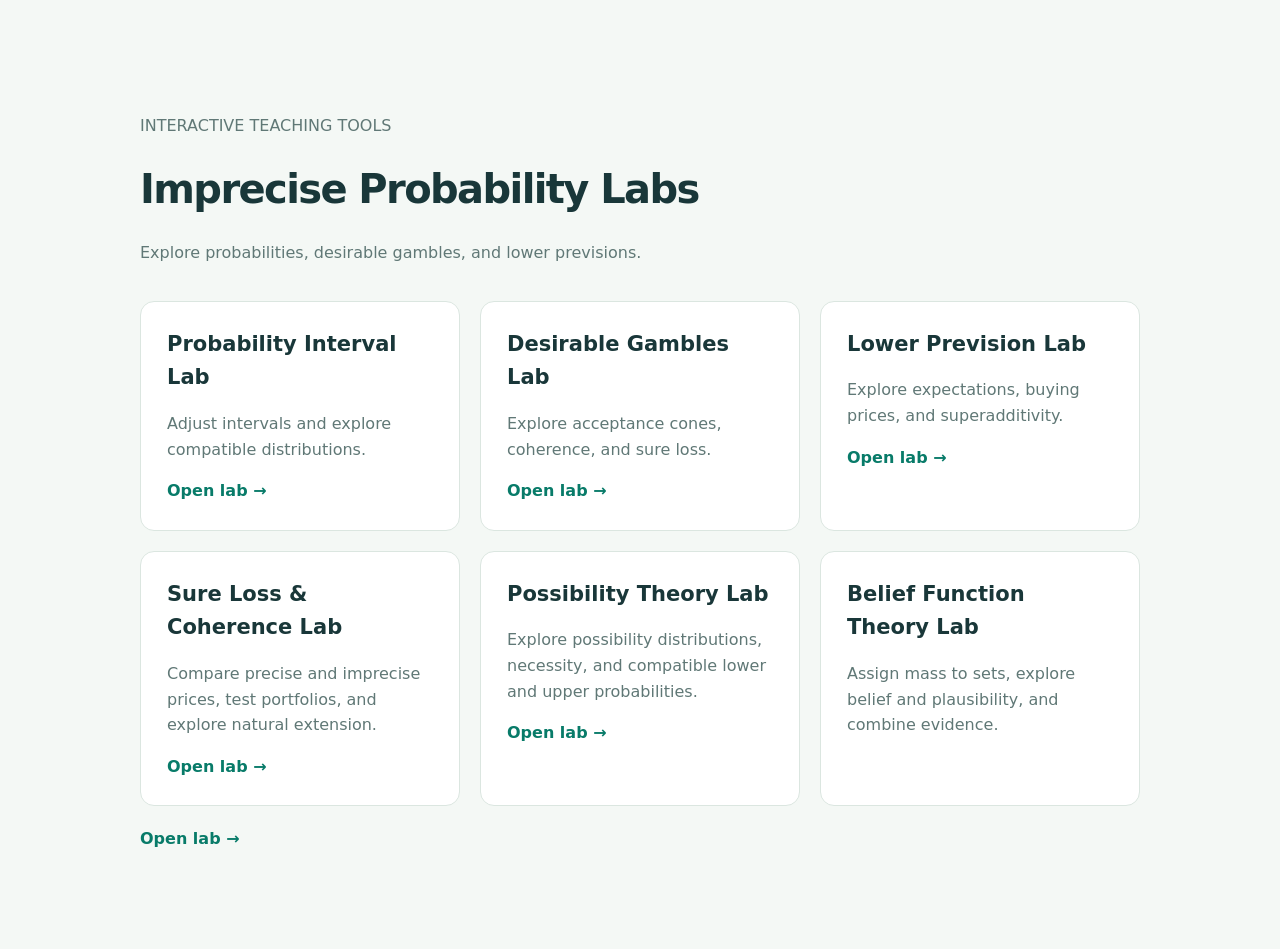
==== commit 06f0b7dd: "Update index.html" ====
--- a/index.html
+++ b/index.html
@@ -1,5 +1,6 @@
-<!doctype html><html lang="en"><head><meta charset="utf-8"><meta name="viewport" content="width=device-width,initial-scale=1"><title>Imprecise Probability Labs</title><style>body{font:16px/1.6 system-ui,sans-serif;margin:0;background:#f4f8f5;color:#193739}main{max-width:1000px;margin:8vh auto;padding:25px}h1{font-size:40px;letter-spacing:-.04em;line-height:1.2}h2{font-size:21px;margin:0}p{color:#607876}.grid{display:grid;grid-template-columns:repeat(auto-fit,minmax(240px,1fr));gap:20px;margin-top:35px}a{display:block;background:white;border:1px solid #dbe6e0;border-radius:14px;padding:26px;text-decoration:none;color:inherit}a:hover{border-color:#087b69}span{color:#087b69;font-weight:600}</style></head><body><main><p>INTERACTIVE TEACHING TOOLS</p><h1>Imprecise Probability Labs</h1><p>Explore probabilities, desirable gambles, and lower previsions.</p><div class="grid"><a href="./probability-intervals/"><h2>Probability Interval Lab</h2><p>Adjust intervals and explore compatible distributions.</p><span>Open lab →</span></a><a href="./desirable-gambles/"><h2>Desirable Gambles Lab</h2><p>Explore acceptance cones, coherence, and sure loss.</p><span>Open lab →</span></a><a href="./lower-prevision/"><h2>Lower Prevision Lab</h2><p>Explore expectations, buying prices, and superadditivity.</p><span>Open lab →</span></a><a href="./sure-loss-coherence/"><h2>Sure Loss &amp; Coherence Lab</h2><p>Compare precise and imprecise prices, test portfolios, and explore natural extension.</p><span>Open lab →</span></a><a href="./possibility-theory/"><h2>Possibility Theory Lab</h2><p>Explore possibility distributions, necessity, and compatible lower and upper probabilities.</p><a href="./belief-function-theory/">
+<!doctype html><html lang="en"><head><meta charset="utf-8"><meta name="viewport" content="width=device-width,initial-scale=1"><title>Imprecise Probability Labs</title><style>body{font:16px/1.6 system-ui,sans-serif;margin:0;background:#f4f8f5;color:#193739}main{max-width:1000px;margin:8vh auto;padding:25px}h1{font-size:40px;letter-spacing:-.04em;line-height:1.2}h2{font-size:21px;margin:0}p{color:#607876}.grid{display:grid;grid-template-columns:repeat(auto-fit,minmax(240px,1fr));gap:20px;margin-top:35px}a{display:block;background:white;border:1px solid #dbe6e0;border-radius:14px;padding:26px;text-decoration:none;color:inherit}a:hover{border-color:#087b69}span{color:#087b69;font-weight:600}</style></head><body><main><p>INTERACTIVE TEACHING TOOLS</p><h1>Imprecise Probability Labs</h1><p>Explore probabilities, desirable gambles, and lower previsions.</p><div class="grid"><a href="./probability-intervals/"><h2>Probability Interval Lab</h2><p>Adjust intervals and explore compatible distributions.</p><span>Open lab →</span></a><a href="./desirable-gambles/"><h2>Desirable Gambles Lab</h2><p>Explore acceptance cones, coherence, and sure loss.</p><span>Open lab →</span></a><a href="./lower-prevision/"><h2>Lower Prevision Lab</h2><p>Explore expectations, buying prices, and superadditivity.</p><span>Open lab →</span></a><a href="./sure-loss-coherence/"><h2>Sure Loss &amp; Coherence Lab</h2><p>Compare precise and imprecise prices, test portfolios, and explore natural extension.</p><span>Open lab →</span></a><a href="./possibility-theory/"><h2>Possibility Theory Lab</h2><p>Explore possibility distributions, necessity, and compatible lower and upper probabilities.</p><span>Open lab →</span>
+  <a href="./belief-function-theory/">
   <h2>Belief Function Theory Lab</h2>
   <p>Assign mass to sets, explore belief and plausibility, and combine evidence.</p>
-  <span>Open lab →</span>
-</a><span>Open lab →</span></a></div></main></body></html>
+</a><span>Open lab →</span></a></div>
+</main></body></html>
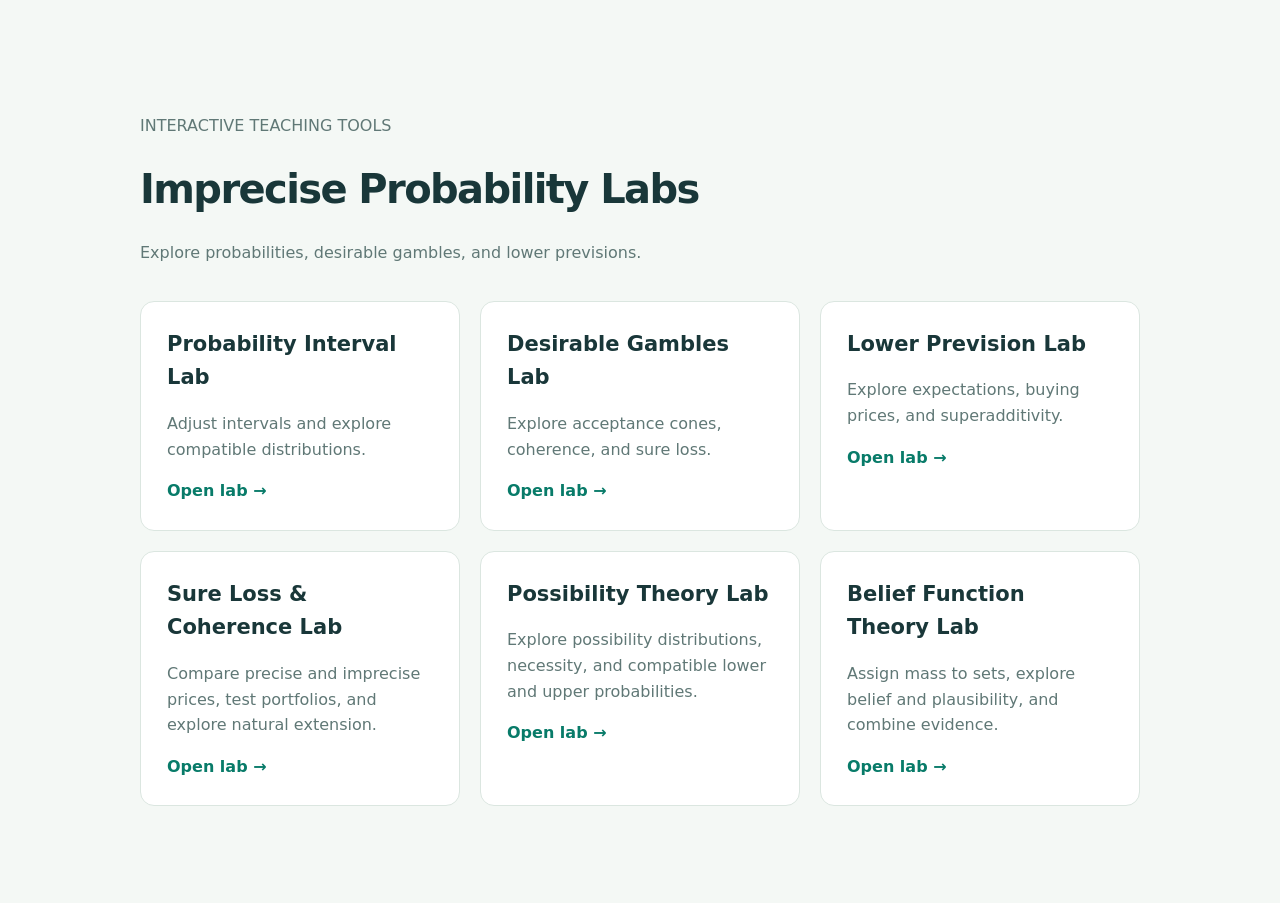
==== commit 2943bbc5: "Update index.html" ====
--- a/index.html
+++ b/index.html
@@ -2,5 +2,5 @@
   <a href="./belief-function-theory/">
   <h2>Belief Function Theory Lab</h2>
   <p>Assign mass to sets, explore belief and plausibility, and combine evidence.</p>
-</a><span>Open lab →</span></a></div>
+<span>Open lab →</span></a></div>
 </main></body></html>
